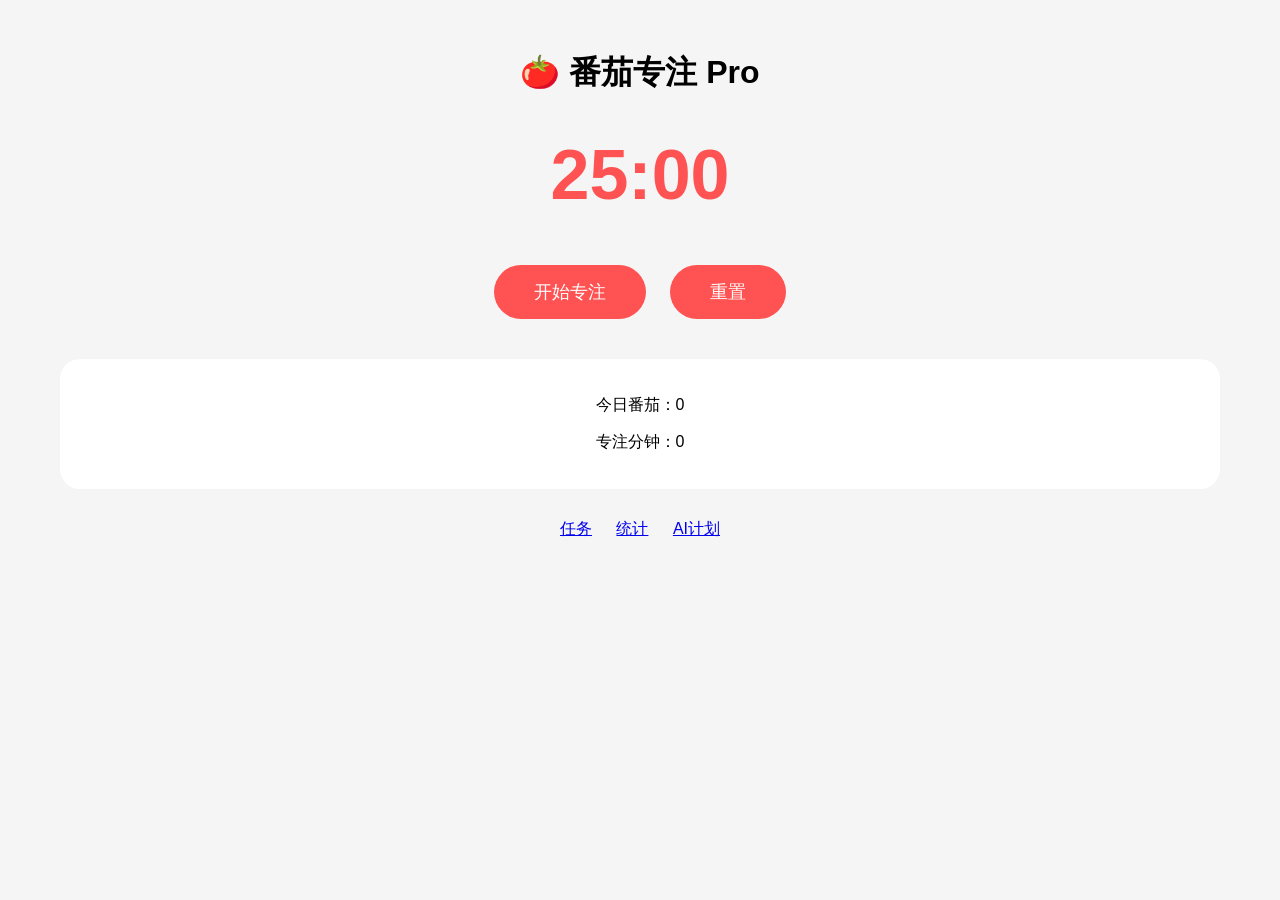
==== index.html @ 72a14faa "Add files via upload" ====
<!DOCTYPE html>
<html lang="zh-CN">
<head>
<meta charset="UTF-8">
<meta name="viewport" content="width=device-width,initial-scale=1.0">
<title>番茄专注 Pro</title>
<link rel="stylesheet" href="style.css">
<link rel="manifest" href="manifest.json">
</head>
<body>
<div class="app">
<h1>🍅 番茄专注 Pro</h1>
<div class="timer" id="timer">25:00</div>
<button onclick="startTimer()">开始专注</button>
<button onclick="resetTimer()">重置</button>
<div class="stats">
<p>今日番茄：<span id="count">0</span></p>
<p>专注分钟：<span id="minutes">0</span></p>
</div>
<nav>
<a href="pages/tasks.html">任务</a>
<a href="pages/stats.html">统计</a>
<a href="pages/ai-planner.html">AI计划</a>
</nav>
</div>
<script src="app.js"></script>
</body>
</html>
---- style.css ----
body{font-family:Arial,'Microsoft YaHei';background:#f5f5f5;text-align:center;margin:0}.app{padding:30px}.timer{font-size:70px;font-weight:bold;color:#ff5252;margin:40px}button{padding:15px 40px;margin:10px;border:0;border-radius:30px;background:#ff5252;color:white;font-size:18px}.stats{background:white;border-radius:20px;padding:20px;margin:30px}nav a{margin:10px}
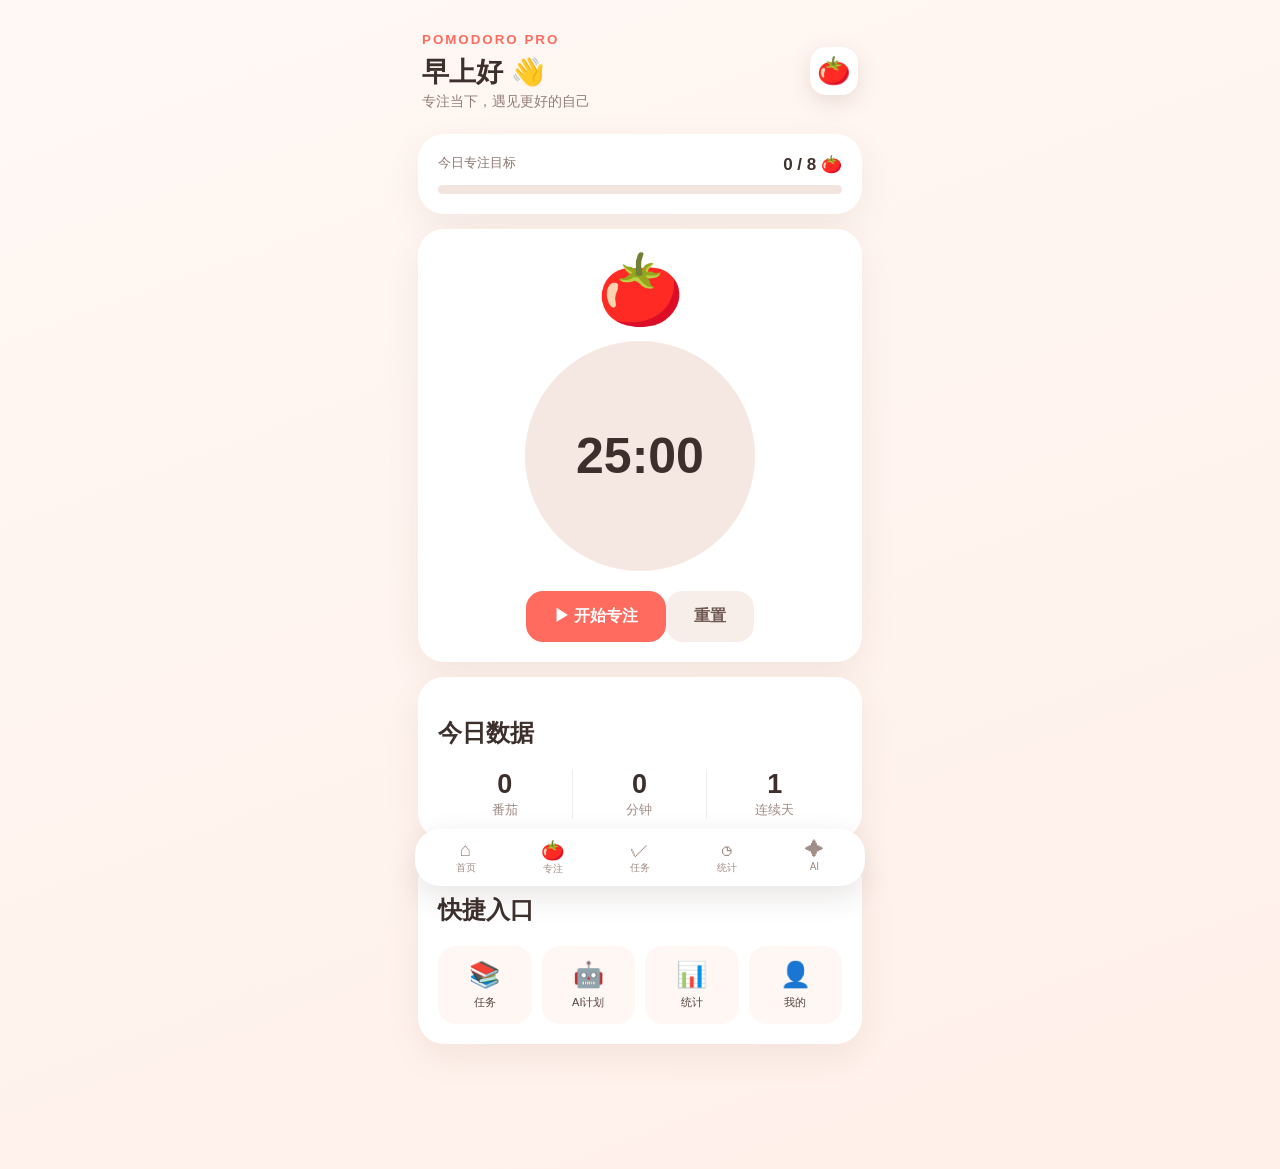
==== commit 6029f42c: "Add files via upload" ====
--- a/index.html
+++ b/index.html
@@ -1,28 +1 @@
-<!DOCTYPE html>
-<html lang="zh-CN">
-<head>
-<meta charset="UTF-8">
-<meta name="viewport" content="width=device-width,initial-scale=1.0">
-<title>番茄专注 Pro</title>
-<link rel="stylesheet" href="style.css">
-<link rel="manifest" href="manifest.json">
-</head>
-<body>
-<div class="app">
-<h1>🍅 番茄专注 Pro</h1>
-<div class="timer" id="timer">25:00</div>
-<button onclick="startTimer()">开始专注</button>
-<button onclick="resetTimer()">重置</button>
-<div class="stats">
-<p>今日番茄：<span id="count">0</span></p>
-<p>专注分钟：<span id="minutes">0</span></p>
-</div>
-<nav>
-<a href="pages/tasks.html">任务</a>
-<a href="pages/stats.html">统计</a>
-<a href="pages/ai-planner.html">AI计划</a>
-</nav>
-</div>
-<script src="app.js"></script>
-</body>
-</html>
+<!doctype html><html lang="zh-CN"><head><meta charset="utf-8"><meta name="viewport" content="width=device-width,initial-scale=1"><meta name="theme-color" content="#ff6b5f"><title>番茄专注 Pro V3</title><link rel="manifest" href="manifest.json"><link rel="stylesheet" href="css/main.css"></head><body><main class="app"><header><div><small>POMODORO PRO</small><h1>早上好 👋</h1><p>专注当下，遇见更好的自己</p></div><div class="avatar">🍅</div></header><section class="card goal"><span>今日专注目标</span><b><span id="goalDone">0</span> / 8 🍅</b><div class="progress"><i id="goalBar"></i></div></section><section class="card focus"><div class="tomato">🍅</div><div class="ring"><span id="timer">25:00</span></div><button id="startBtn" onclick="startTimer()">▶ 开始专注</button><button class="ghost" onclick="resetTimer()">重置</button></section><section class="card"><h2>今日数据</h2><div class="stats"><div><b id="count">0</b><small>番茄</small></div><div><b id="minutes">0</b><small>分钟</small></div><div><b>1</b><small>连续天</small></div></div></section><section class="card"><h2>快捷入口</h2><div class="shortcuts"><a href="pages/tasks.html">📚<span>任务</span></a><a href="pages/ai.html">🤖<span>AI计划</span></a><a href="pages/stats.html">📊<span>统计</span></a><a href="pages/profile.html">👤<span>我的</span></a></div></section><nav><a href="index.html">⌂<span>首页</span></a><a href="pages/focus.html">🍅<span>专注</span></a><a href="pages/tasks.html">✓<span>任务</span></a><a href="pages/stats.html">◷<span>统计</span></a><a href="pages/ai.html">✦<span>AI</span></a></nav></main><script src="js/timer.js"></script><script>if('serviceWorker'in navigator)navigator.serviceWorker.register('service-worker.js')</script></body></html>
--- a/css/main.css
+++ b/css/main.css
@@ -0,0 +1 @@
+*{box-sizing:border-box}body{margin:0;background:linear-gradient(160deg,#fff8f4,#fff0e9);font-family:-apple-system,BlinkMacSystemFont,"Segoe UI","Microsoft YaHei",sans-serif;color:#3d302c}.app{max-width:480px;margin:auto;padding:22px 18px 110px}header{display:flex;justify-content:space-between;align-items:center;padding:8px 4px}header small{color:#ff6b5f;letter-spacing:2px;font-weight:800}h1{margin:6px 0 3px;font-size:27px}header p{margin:0;color:#927e76;font-size:14px}.avatar{width:48px;height:48px;border-radius:16px;background:#fff;display:grid;place-items:center;font-size:27px;box-shadow:0 7px 22px #eadbd5}.card{background:#fff;border-radius:26px;padding:20px;margin:15px 0;box-shadow:0 12px 35px rgba(102,65,49,.08)}.goal{display:flex;flex-wrap:wrap;justify-content:space-between;gap:10px;font-size:13px;color:#8c7770}.goal b{font-size:17px;color:#40312c}.progress{width:100%;height:9px;background:#f2e5df;border-radius:9px;overflow:hidden}.progress i{display:block;height:100%;width:0;background:#ff6b5f;border-radius:9px}.focus{text-align:center}.tomato{font-size:70px}.ring{width:230px;height:230px;border-radius:50%;margin:10px auto 20px;display:grid;place-items:center;background:conic-gradient(#ff7568 0deg,#f5e7e1 0deg)}.ring:after{content:"";position:absolute}.ring span{font-size:50px;font-weight:800}.focus button{border:0;border-radius:17px;padding:15px 28px;font-size:16px;font-weight:700;background:#ff6b5f;color:#fff}.focus .ghost{background:#f7eeea;color:#6e5952}.stats{display:grid;grid-template-columns:repeat(3,1fr)}.stats div{text-align:center;border-right:1px solid #eee}.stats div:last-child{border:0}.stats b{display:block;font-size:27px}.stats small{color:#a08b83}.shortcuts{display:grid;grid-template-columns:repeat(4,1fr);gap:10px}.shortcuts a{background:#fff7f3;border-radius:18px;padding:14px 4px;text-decoration:none;color:#55433d;text-align:center;font-size:25px}.shortcuts span{display:block;font-size:11px;margin-top:6px}nav{position:fixed;z-index:10;bottom:14px;left:50%;transform:translateX(-50%);width:min(calc(100% - 28px),450px);background:#fff;padding:10px 7px;border-radius:25px;display:grid;grid-template-columns:repeat(5,1fr);box-shadow:0 10px 30px rgba(68,43,32,.12)}nav a{text-align:center;text-decoration:none;color:#a08d85;font-size:19px}nav span{display:block;font-size:10px}
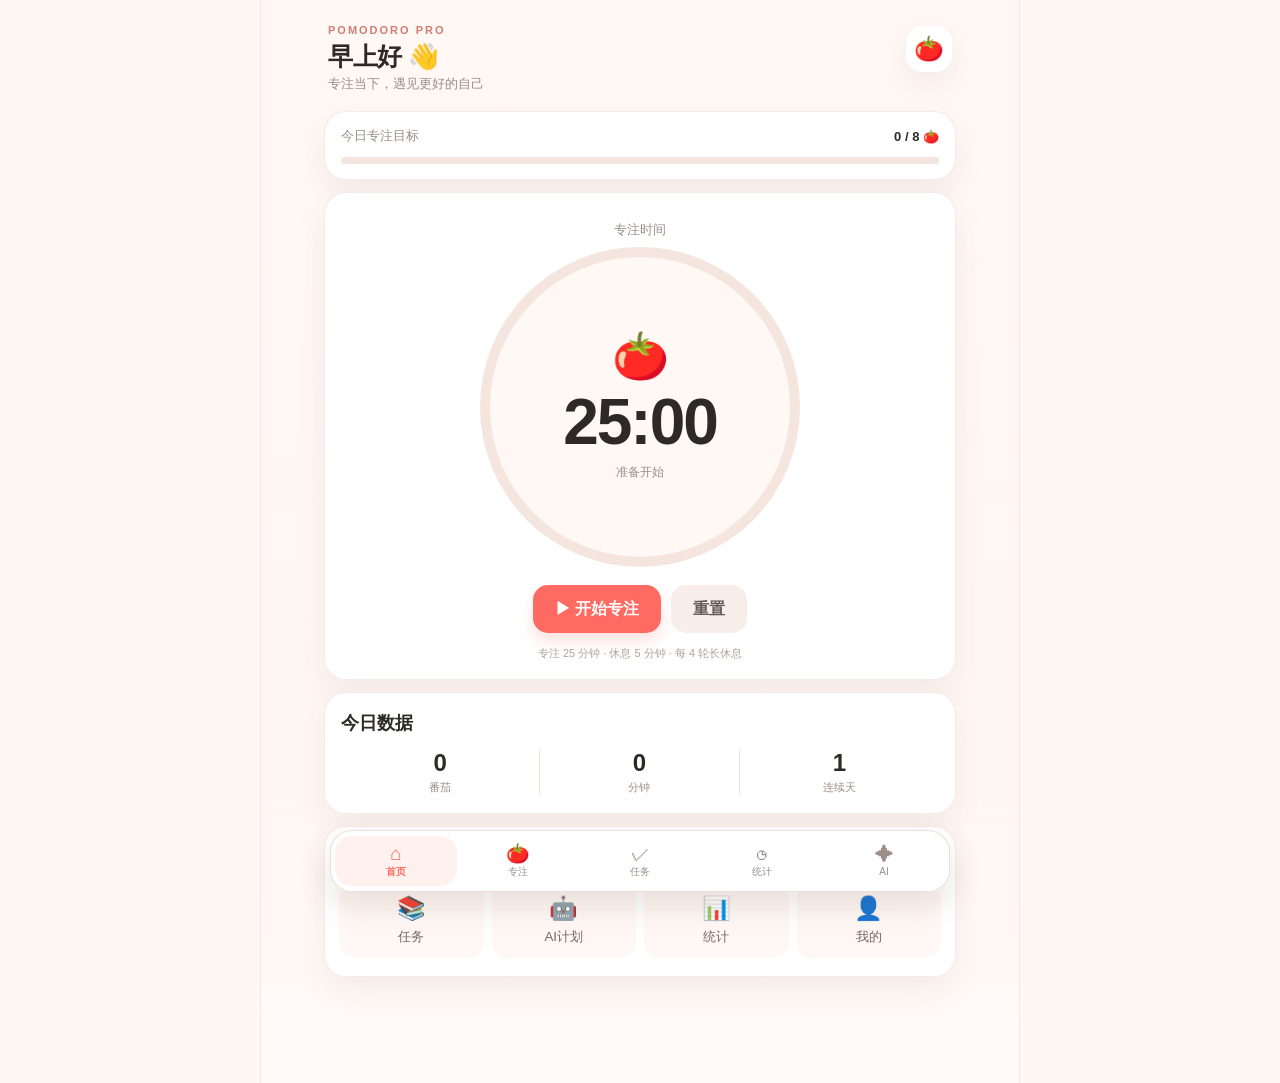
==== commit 43ad2b75: "Add files via upload" ====
--- a/index.html
+++ b/index.html
@@ -1 +1,126 @@
-<!doctype html><html lang="zh-CN"><head><meta charset="utf-8"><meta name="viewport" content="width=device-width,initial-scale=1"><meta name="theme-color" content="#ff6b5f"><title>番茄专注 Pro V3</title><link rel="manifest" href="manifest.json"><link rel="stylesheet" href="css/main.css"></head><body><main class="app"><header><div><small>POMODORO PRO</small><h1>早上好 👋</h1><p>专注当下，遇见更好的自己</p></div><div class="avatar">🍅</div></header><section class="card goal"><span>今日专注目标</span><b><span id="goalDone">0</span> / 8 🍅</b><div class="progress"><i id="goalBar"></i></div></section><section class="card focus"><div class="tomato">🍅</div><div class="ring"><span id="timer">25:00</span></div><button id="startBtn" onclick="startTimer()">▶ 开始专注</button><button class="ghost" onclick="resetTimer()">重置</button></section><section class="card"><h2>今日数据</h2><div class="stats"><div><b id="count">0</b><small>番茄</small></div><div><b id="minutes">0</b><small>分钟</small></div><div><b>1</b><small>连续天</small></div></div></section><section class="card"><h2>快捷入口</h2><div class="shortcuts"><a href="pages/tasks.html">📚<span>任务</span></a><a href="pages/ai.html">🤖<span>AI计划</span></a><a href="pages/stats.html">📊<span>统计</span></a><a href="pages/profile.html">👤<span>我的</span></a></div></section><nav><a href="index.html">⌂<span>首页</span></a><a href="pages/focus.html">🍅<span>专注</span></a><a href="pages/tasks.html">✓<span>任务</span></a><a href="pages/stats.html">◷<span>统计</span></a><a href="pages/ai.html">✦<span>AI</span></a></nav></main><script src="js/timer.js"></script><script>if('serviceWorker'in navigator)navigator.serviceWorker.register('service-worker.js')</script></body></html>+<!doctype html>
+<html lang="zh-CN">
+<head>
+  <meta charset="utf-8">
+  <meta name="viewport" content="width=device-width, initial-scale=1, viewport-fit=cover, user-scalable=no">
+  <meta name="theme-color" content="#ff6b62">
+  <meta name="apple-mobile-web-app-capable" content="yes">
+  <meta name="apple-mobile-web-app-status-bar-style" content="default">
+  <meta name="apple-mobile-web-app-title" content="番茄专注 Pro">
+  <link rel="manifest" href="manifest.json">
+  <link rel="icon" href="assets/icon.svg">
+  <title>番茄专注 Pro</title>
+  <link rel="stylesheet" href="css/app.css">
+</head>
+<body>
+  <div class="app-shell">
+    <header class="topbar">
+      <div>
+        <div class="eyebrow">POMODORO PRO</div>
+        <h1 id="greeting">早上好 👋</h1>
+        <p>专注当下，遇见更好的自己</p>
+      </div>
+      <button class="tomato-badge" id="quickFocus" aria-label="开始专注">🍅</button>
+    </header>
+
+    <main class="content">
+      <section class="goal-card card">
+        <div class="row-between">
+          <span>今日专注目标</span>
+          <strong><span id="goalCount">0</span> / 8 🍅</strong>
+        </div>
+        <div class="progress-track"><div id="goalProgress" class="progress-fill"></div></div>
+      </section>
+
+      <section id="homePanel" class="screen active">
+        <section class="timer-card card">
+          <div class="timer-label" id="modeLabel">专注时间</div>
+          <div class="timer-ring" id="timerRing">
+            <div class="ring-inner">
+              <div class="tomato-large">🍅</div>
+              <div class="time" id="time">25:00</div>
+              <div class="timer-state" id="timerState">准备开始</div>
+            </div>
+          </div>
+          <div class="timer-actions">
+            <button class="btn btn-primary" id="startBtn">▶ 开始专注</button>
+            <button class="btn btn-light" id="resetBtn">重置</button>
+          </div>
+          <div class="cycle-note">专注 25 分钟 · 休息 5 分钟 · 每 4 轮长休息</div>
+        </section>
+
+        <section class="stats-card card">
+          <div class="section-title">今日数据</div>
+          <div class="mini-stats">
+            <div><strong id="statTomatoes">0</strong><span>番茄</span></div>
+            <div><strong id="statMinutes">0</strong><span>分钟</span></div>
+            <div><strong id="statStreak">1</strong><span>连续天</span></div>
+          </div>
+        </section>
+
+        <section class="shortcuts card">
+          <div class="section-title">快捷入口</div>
+          <div class="shortcut-grid">
+            <button data-tab="tasks"><span>📚</span><small>任务</small></button>
+            <button data-tab="ai"><span>🤖</span><small>AI计划</small></button>
+            <button data-tab="stats"><span>📊</span><small>统计</small></button>
+            <button data-tab="profile"><span>👤</span><small>我的</small></button>
+          </div>
+        </section>
+      </section>
+
+      <section id="tasksPanel" class="screen">
+        <div class="page-head"><div><div class="eyebrow">TASKS</div><h2>今日任务</h2></div><button class="icon-btn" id="addTaskBtn">＋</button></div>
+        <div class="card task-composer" id="taskComposer">
+          <input id="taskInput" maxlength="60" placeholder="例如：完成英语阅读练习">
+          <button class="btn btn-primary" id="saveTaskBtn">添加</button>
+        </div>
+        <div id="taskList" class="task-list"></div>
+      </section>
+
+      <section id="aiPanel" class="screen">
+        <div class="page-head"><div><div class="eyebrow">AI PLANNER</div><h2>AI学习计划</h2></div><span class="ai-pill">本地智能版</span></div>
+        <div class="card form-card">
+          <label>学习目标</label>
+          <textarea id="aiGoal" rows="3" placeholder="例如：30天准备雅思，重点提升阅读和写作"></textarea>
+          <div class="form-row">
+            <label>每天可学习 <input id="aiHours" type="number" min="1" max="12" value="3"> 小时</label>
+            <label>当前水平
+              <select id="aiLevel"><option>基础</option><option selected>中等</option><option>进阶</option></select>
+            </label>
+          </div>
+          <button class="btn btn-primary full" id="generatePlan">生成今日计划</button>
+        </div>
+        <div id="planResult" class="plan-result"></div>
+      </section>
+
+      <section id="statsPanel" class="screen">
+        <div class="page-head"><div><div class="eyebrow">STATISTICS</div><h2>专注统计</h2></div></div>
+        <div class="card big-stat"><span>累计专注</span><strong id="totalMinutes">0</strong><small>分钟</small></div>
+        <div class="card chart-card"><div class="section-title">近 7 天</div><div id="chart" class="bar-chart"></div></div>
+        <div class="card insight"><span>💡</span><div><strong>专注建议</strong><p id="insightText">完成第一个番茄后，你会更容易进入状态。</p></div></div>
+      </section>
+
+      <section id="profilePanel" class="screen">
+        <div class="page-head"><div><div class="eyebrow">PROFILE</div><h2>我的</h2></div></div>
+        <div class="profile-card card"><div class="avatar">🍅</div><div><strong>专注者</strong><p>坚持每天专注一点点</p></div></div>
+        <div class="settings card">
+          <button id="notifyBtn"><span>🔔</span><span>完成提醒</span><b id="notifyStatus">关闭</b></button>
+          <button id="installBtn"><span>📱</span><span>安装到手机桌面</span><b>›</b></button>
+          <button id="exportBtn"><span>📦</span><span>导出数据</span><b>›</b></button>
+          <button id="clearBtn" class="danger"><span>🗑️</span><span>清除本地数据</span><b>›</b></button>
+        </div>
+      </section>
+    </main>
+
+    <nav class="bottom-nav" aria-label="主导航">
+      <button class="nav-item active" data-tab="home"><span>⌂</span><small>首页</small></button>
+      <button class="nav-item" data-tab="focus"><span>🍅</span><small>专注</small></button>
+      <button class="nav-item" data-tab="tasks"><span>✓</span><small>任务</small></button>
+      <button class="nav-item" data-tab="stats"><span>◷</span><small>统计</small></button>
+      <button class="nav-item" data-tab="ai"><span>✦</span><small>AI</small></button>
+    </nav>
+  </div>
+  <script src="js/app.js"></script>
+</body>
+</html>
--- a/css/app.css
+++ b/css/app.css
@@ -0,0 +1,74 @@
+*{box-sizing:border-box}
+:root{
+  --bg:#fff7f3;--surface:#fff;--surface2:#fff1ec;--text:#2d2927;--muted:#9a8e89;
+  --primary:#ff6b62;--primary-dark:#f2554d;--line:#f0e3de;--shadow:0 12px 30px rgba(113,73,62,.08);
+  --safe-bottom:env(safe-area-inset-bottom,0px);--safe-top:env(safe-area-inset-top,0px)
+}
+html,body{margin:0;width:100%;min-height:100%;background:var(--bg);color:var(--text);font-family:-apple-system,BlinkMacSystemFont,"SF Pro Display","PingFang SC","Microsoft YaHei",sans-serif;-webkit-font-smoothing:antialiased}
+body{min-height:100dvh;overflow-x:hidden}
+button,input,textarea,select{font:inherit}
+button{border:0;cursor:pointer;-webkit-tap-highlight-color:transparent}
+.app-shell{width:100%;min-height:100dvh;padding-bottom:calc(86px + var(--safe-bottom));background:linear-gradient(180deg,#fff8f5 0%,#fff7f3 72%,#fffaf8 100%)}
+.topbar,.content{width:min(100%,680px);margin:0 auto}
+.topbar{padding:calc(24px + var(--safe-top)) 18px 10px;display:flex;justify-content:space-between;align-items:flex-start}
+.eyebrow{font-size:11px;letter-spacing:2px;font-weight:800;color:#d17d73}
+h1{font-size:25px;line-height:1.2;margin:5px 0 4px;letter-spacing:-.5px}
+.topbar p{margin:0;color:var(--muted);font-size:13px}
+.tomato-badge{width:46px;height:46px;background:#fff;border-radius:16px;box-shadow:var(--shadow);font-size:24px;margin-top:2px}
+.content{padding:0 14px 20px}
+.card{background:rgba(255,255,255,.96);border:1px solid rgba(240,227,222,.7);border-radius:22px;box-shadow:var(--shadow)}
+.goal-card{padding:15px 16px;margin:8px 0 12px}
+.row-between{display:flex;justify-content:space-between;align-items:center;font-size:13px;color:var(--muted)}
+.row-between strong{font-size:13px;color:var(--text)}
+.progress-track{height:7px;border-radius:99px;background:#f4e4df;margin-top:12px;overflow:hidden}
+.progress-fill{height:100%;width:0;background:linear-gradient(90deg,#ff8279,#ff5d55);border-radius:99px;transition:width .3s}
+.screen{display:none}.screen.active{display:block}
+.timer-card{padding:22px 16px 18px;text-align:center}
+.timer-label{font-size:13px;color:var(--muted);margin-bottom:8px}
+.timer-ring{width:min(74vw,290px);height:min(74vw,290px);margin:0 auto 18px;border-radius:50%;padding:10px;background:conic-gradient(var(--primary) var(--progress,0%),#f5e5df 0);position:relative}
+.ring-inner{width:100%;height:100%;border-radius:50%;background:#fff8f5;display:flex;flex-direction:column;align-items:center;justify-content:center}
+.tomato-large{font-size:46px;line-height:1;margin-bottom:6px}
+.time{font-size:clamp(44px,14vw,64px);font-weight:800;letter-spacing:-2px;font-variant-numeric:tabular-nums}
+.timer-state{font-size:12px;color:var(--muted);margin-top:5px}
+.timer-actions{display:flex;gap:10px;justify-content:center}
+.btn{height:48px;padding:0 22px;border-radius:15px;font-weight:700}
+.btn-primary{background:var(--primary);color:#fff;box-shadow:0 8px 16px rgba(255,107,98,.2)}
+.btn-primary:active{transform:scale(.98);background:var(--primary-dark)}
+.btn-light{background:#f7eee9;color:#655b57}
+.full{width:100%}
+.cycle-note{font-size:11px;color:#b0a29d;margin-top:13px}
+.stats-card{padding:18px 16px;margin-top:12px}
+.section-title{font-size:18px;font-weight:800;margin-bottom:14px}
+.mini-stats{display:grid;grid-template-columns:repeat(3,1fr)}
+.mini-stats>div{text-align:center;border-right:1px solid var(--line)}
+.mini-stats>div:last-child{border:0}
+.mini-stats strong{display:block;font-size:24px}
+.mini-stats span{display:block;font-size:11px;color:var(--muted);margin-top:3px}
+.shortcuts{padding:18px 14px;margin-top:12px}
+.shortcut-grid{display:grid;grid-template-columns:repeat(4,1fr);gap:8px}
+.shortcut-grid button{background:#fff8f5;border-radius:15px;padding:12px 4px;color:var(--text)}
+.shortcut-grid span{display:block;font-size:23px;margin-bottom:5px}
+.shortcut-grid small{color:#756964}
+.page-head{display:flex;align-items:center;justify-content:space-between;margin:12px 4px 14px}
+.page-head h2{font-size:25px;margin:3px 0 0}
+.icon-btn{width:44px;height:44px;border-radius:15px;background:var(--primary);color:#fff;font-size:25px}
+.ai-pill{font-size:11px;padding:7px 10px;background:#fff0ec;color:#e36359;border-radius:99px}
+.task-composer{display:flex;gap:8px;padding:10px;margin-bottom:12px}
+.task-composer input{flex:1;min-width:0;border:0;outline:0;background:#fff8f5;border-radius:13px;padding:0 13px;height:46px}
+.task-list{display:grid;gap:9px}.task-item{display:flex;align-items:center;gap:11px;padding:14px 13px;background:#fff;border:1px solid var(--line);border-radius:17px}
+.check{width:24px;height:24px;border:2px solid #e7d6d0;border-radius:50%;background:#fff;flex:none}.task-item.done .check{background:var(--primary);border-color:var(--primary);color:#fff}.task-item.done .task-text{text-decoration:line-through;color:#aaa}
+.task-text{flex:1;font-size:14px}.delete-task{color:#b8aaa5;background:none;font-size:18px}
+.form-card{padding:16px}.form-card label{display:block;font-size:13px;color:#756964;margin-bottom:8px}
+textarea,input,select{border:1px solid var(--line);background:#fffaf8;color:var(--text);border-radius:13px;outline:none}
+textarea{width:100%;padding:12px;resize:vertical}
+.form-row{display:grid;grid-template-columns:1fr 1fr;gap:10px;margin:12px 0}.form-row label{background:#fff8f5;padding:10px;border-radius:13px}.form-row input,.form-row select{border:0;background:transparent;width:100%;padding:4px 0}
+.plan-result{margin-top:12px;display:grid;gap:9px}.plan-item{background:#fff;border:1px solid var(--line);border-radius:16px;padding:14px}.plan-item strong{display:block}.plan-item p{margin:5px 0 0;color:var(--muted);font-size:12px}
+.big-stat{padding:22px;text-align:center}.big-stat span,.big-stat small{color:var(--muted);font-size:13px}.big-stat strong{display:block;font-size:52px;line-height:1.1;margin:5px}
+.chart-card{padding:18px;margin-top:12px}.bar-chart{height:160px;display:flex;align-items:flex-end;justify-content:space-between;gap:8px;border-bottom:1px solid var(--line);padding:10px 4px 0}.bar-col{height:100%;display:flex;flex-direction:column;justify-content:flex-end;align-items:center;gap:6px;flex:1}.bar{width:min(34px,70%);min-height:4px;background:#ff8a81;border-radius:8px 8px 2px 2px}.bar-col small{font-size:10px;color:var(--muted)}
+.insight{padding:15px;display:flex;gap:12px;align-items:flex-start;margin-top:12px}.insight>span{font-size:24px}.insight p{margin:5px 0 0;font-size:12px;color:var(--muted)}
+.profile-card{padding:18px;display:flex;align-items:center;gap:14px}.avatar{width:58px;height:58px;border-radius:20px;background:#fff1ec;display:grid;place-items:center;font-size:30px}.profile-card p{margin:5px 0 0;color:var(--muted);font-size:12px}
+.settings{margin-top:12px;overflow:hidden}.settings button{width:100%;height:58px;background:#fff;display:flex;align-items:center;gap:12px;padding:0 17px;border-bottom:1px solid var(--line);color:var(--text);text-align:left}.settings button:last-child{border:0}.settings b{margin-left:auto;color:#b5a7a1;font-size:13px}.settings .danger{color:#d55d55}
+.bottom-nav{position:fixed;z-index:20;left:50%;transform:translateX(-50%);bottom:calc(8px + var(--safe-bottom));width:min(calc(100% - 28px),620px);height:62px;padding:5px 4px;background:rgba(255,255,255,.96);border:1px solid rgba(232,220,215,.9);box-shadow:0 14px 32px rgba(92,62,52,.14);backdrop-filter:blur(16px);border-radius:22px;display:grid;grid-template-columns:repeat(5,1fr)}
+.nav-item{background:transparent;color:#9b8e89;border-radius:17px;display:flex;flex-direction:column;align-items:center;justify-content:center;gap:1px}.nav-item span{font-size:19px;line-height:20px}.nav-item small{font-size:10px}.nav-item.active{color:var(--primary);background:#fff2ee;font-weight:700}
+@media(min-width:700px){.app-shell{max-width:760px;margin:auto;border-left:1px solid #f5e6e0;border-right:1px solid #f5e6e0}.content{padding-left:24px;padding-right:24px}.topbar{padding-left:28px;padding-right:28px}.timer-card{padding-top:28px}.timer-ring{width:320px;height:320px}}
+@media(max-width:350px){.content{padding-left:10px;padding-right:10px}.topbar{padding-left:14px;padding-right:14px}.timer-card{padding-left:8px;padding-right:8px}.timer-actions .btn{padding:0 15px}.shortcut-grid span{font-size:20px}}
